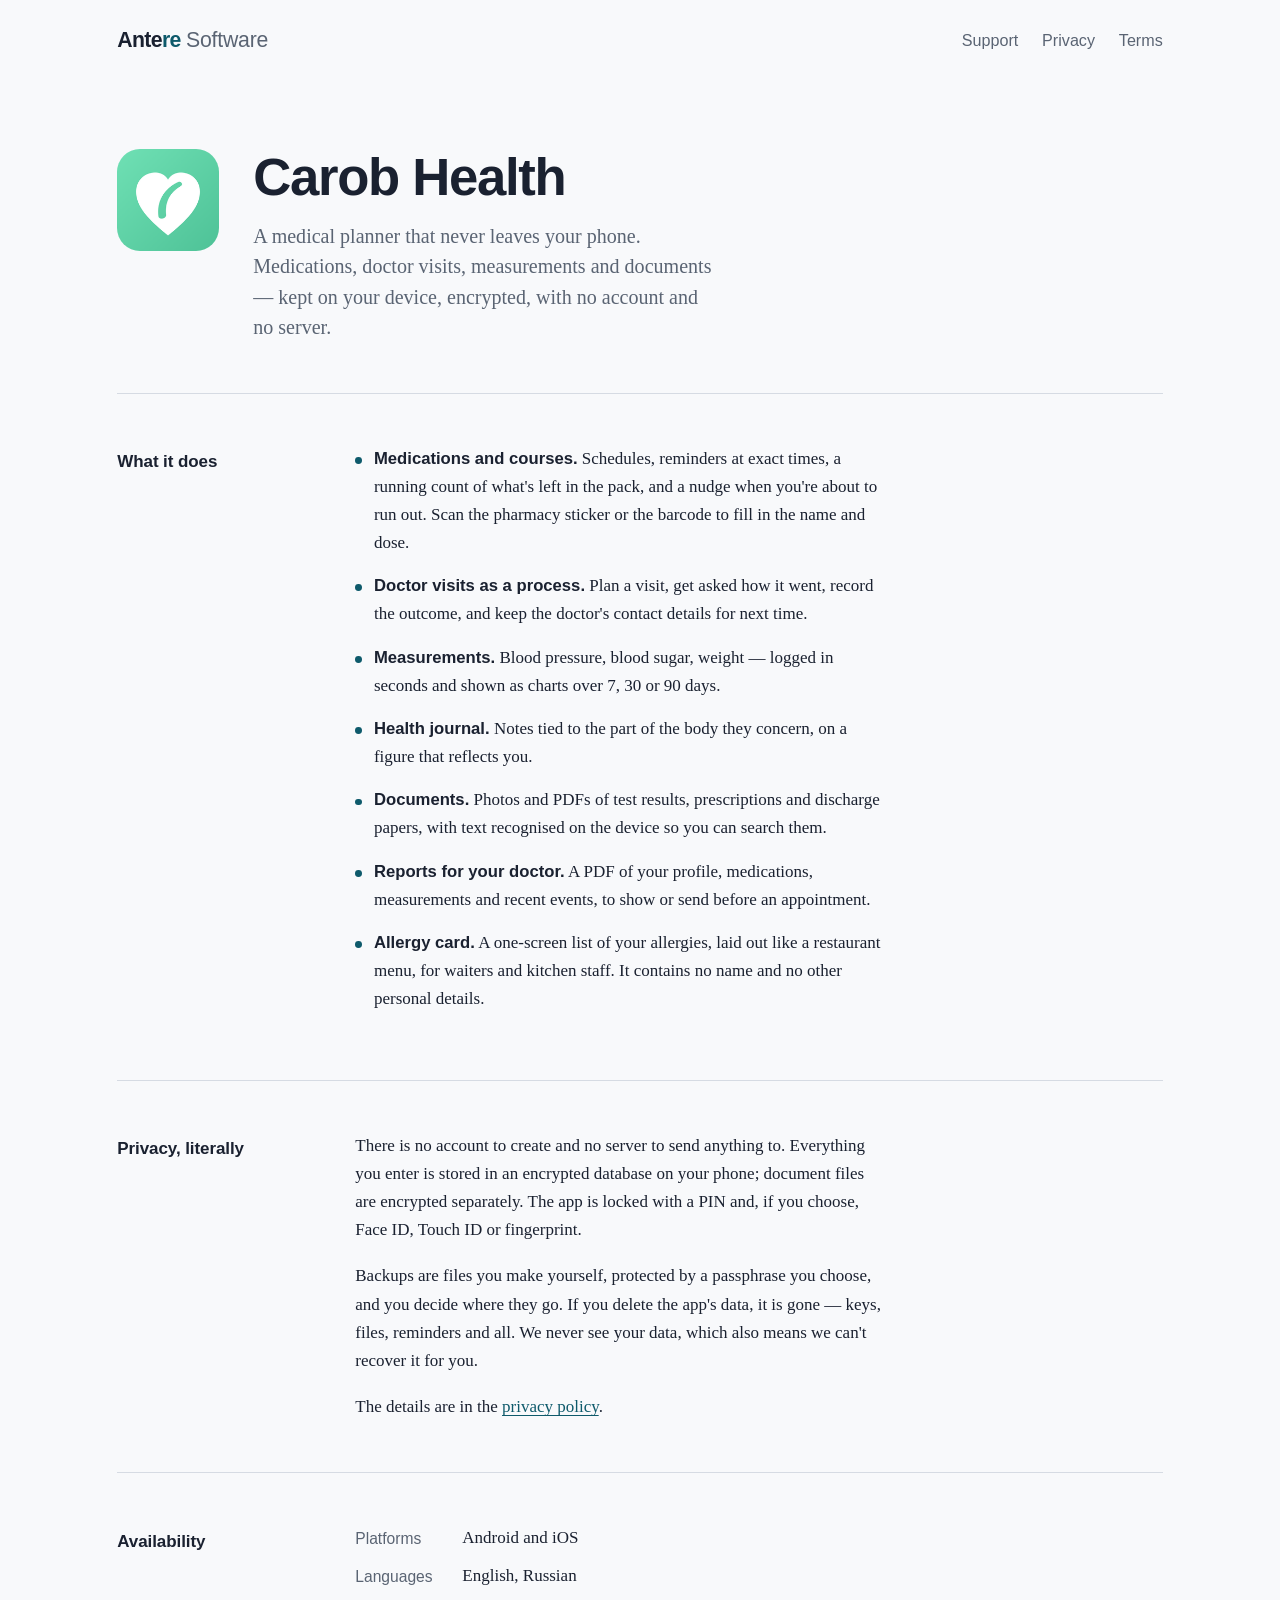
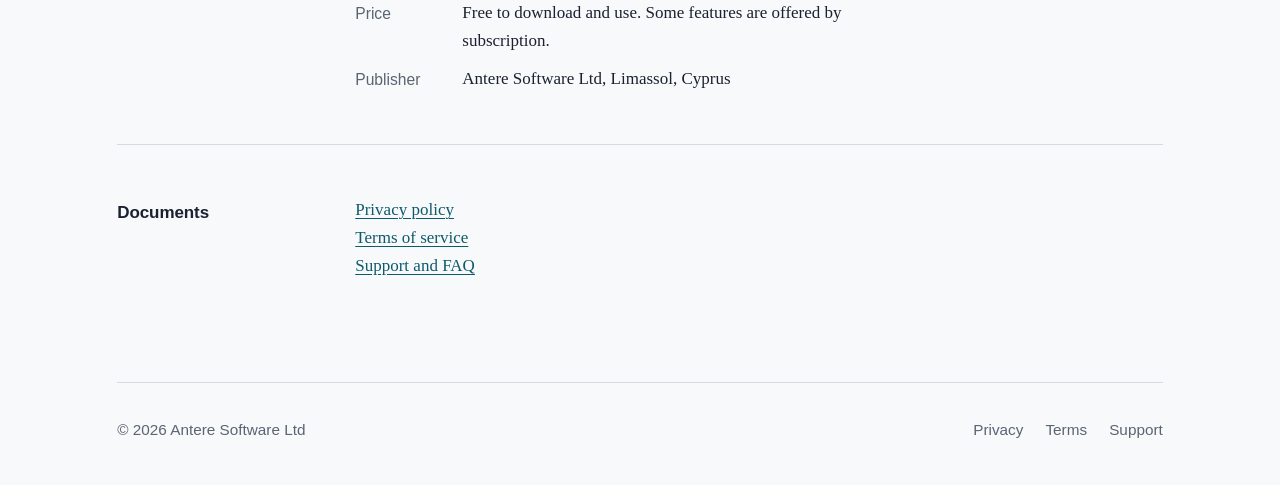
==== apps/carob-health/index.html @ 516176da "Company site: home, support, privacy, terms; Carob Health pages" ====
<!doctype html>
<html lang="en">
<head>
  <meta charset="utf-8">
  <meta name="viewport" content="width=device-width, initial-scale=1">
  <meta name="color-scheme" content="light dark">
  <script>if(/[?&]embed(=|&|$)/.test(location.search))document.documentElement.classList.add('embed')</script>
  <title>Carob Health — a private medical planner for your phone</title>
  <meta name="description" content="Carob Health keeps medications, doctor visits, measurements and medical documents on your device, encrypted, with no account and no server. By Antere Software.">
  <link rel="stylesheet" href="/style.css">
  <link rel="icon" href="/favicon.svg" type="image/svg+xml">
</head>
<body>
<div class="wrap">

  <header class="site-header">
    <a class="brand" href="/" aria-label="Antere Software home">Ante<span class="re">re</span> <span class="co">Software</span></a>
    <nav class="site-nav" aria-label="Site">
      <a href="/support.html">Support</a>
      <a href="/privacy.html">Privacy</a>
      <a href="/terms.html">Terms</a>
    </nav>
  </header>

  <main>
    <section class="app-hero">
      <img src="/apps/carob-health/icon-192.png" srcset="/apps/carob-health/icon-384.png 2x" alt="Carob Health app icon: a white heart with a carob pod on a teal background">
      <div>
        <h1>Carob Health</h1>
        <p class="tagline">A medical planner that never leaves your phone. Medications, doctor visits, measurements and documents — kept on your device, encrypted, with no account and no server.</p>
      </div>
    </section>

    <!-- Store badges: download the official assets from Apple and Google and link
         them here once the app is live. Do not draw your own.
         Apple: https://developer.apple.com/app-store/marketing/guidelines/
         Google: https://play.google.com/intl/en_us/badges/ -->

    <section class="row" aria-labelledby="what">
      <h2 id="what">What it does</h2>
      <div class="content">
        <ul class="feature-list">
          <li><strong>Medications and courses.</strong> Schedules, reminders at exact times, a running count of what's left in the pack, and a nudge when you're about to run out. Scan the pharmacy sticker or the barcode to fill in the name and dose.</li>
          <li><strong>Doctor visits as a process.</strong> Plan a visit, get asked how it went, record the outcome, and keep the doctor's contact details for next time.</li>
          <li><strong>Measurements.</strong> Blood pressure, blood sugar, weight — logged in seconds and shown as charts over 7, 30 or 90 days.</li>
          <li><strong>Health journal.</strong> Notes tied to the part of the body they concern, on a figure that reflects you.</li>
          <li><strong>Documents.</strong> Photos and PDFs of test results, prescriptions and discharge papers, with text recognised on the device so you can search them.</li>
          <li><strong>Reports for your doctor.</strong> A PDF of your profile, medications, measurements and recent events, to show or send before an appointment.</li>
          <li><strong>Allergy card.</strong> A one-screen list of your allergies, laid out like a restaurant menu, for waiters and kitchen staff. It contains no name and no other personal details.</li>
        </ul>
      </div>
    </section>

    <section class="row" aria-labelledby="privacy">
      <h2 id="privacy">Privacy, literally</h2>
      <div class="content">
        <p>There is no account to create and no server to send anything to. Everything you enter is stored in an encrypted database on your phone; document files are encrypted separately. The app is locked with a PIN and, if you choose, Face ID, Touch ID or fingerprint.</p>
        <p>Backups are files you make yourself, protected by a passphrase you choose, and you decide where they go. If you delete the app's data, it is gone — keys, files, reminders and all. We never see your data, which also means we can't recover it for you.</p>
        <p>The details are in the <a href="/apps/carob-health/privacy.html">privacy policy</a>.</p>
      </div>
    </section>

    <section class="row" aria-labelledby="availability">
      <h2 id="availability">Availability</h2>
      <div class="content">
        <dl class="facts">
          <dt>Platforms</dt>
          <dd>Android and iOS</dd>
          <dt>Languages</dt>
          <dd>English, Russian</dd>
          <dt>Price</dt>
          <dd>Free to download and use. Some features are offered by subscription.<!-- until the subscription ships, shorten to just "Free" --></dd>
          <dt>Publisher</dt>
          <dd>Antere Software Ltd, Limassol, Cyprus</dd>
        </dl>
      </div>
    </section>

    <section class="row" aria-labelledby="docs">
      <h2 id="docs">Documents</h2>
      <div class="content">
        <p><a href="/apps/carob-health/privacy.html">Privacy policy</a><br>
           <a href="/apps/carob-health/terms.html">Terms of service</a><br>
           <a href="/apps/carob-health/support.html">Support and FAQ</a></p>
      </div>
    </section>
  </main>

  <footer class="site-footer">
    <div>© 2026 Antere Software Ltd</div>
    <nav aria-label="Legal">
      <a href="/privacy.html">Privacy</a>
      <a href="/terms.html">Terms</a>
      <a href="/support.html">Support</a>
    </nav>
  </footer>

</div>
</body>
</html>
---- style.css ----
/* Antere Software — site styles
   No external requests: system fonts only. */

:root {
  --paper: #f8f9fb;
  --ink: #1a2130;
  --slate: #5a6473;
  --line: #d6dbe3;
  --sea: #0e5a6b;
  --sea-dark: #0a434f;
  --measure: 62ch;
  --wrap: 64rem;

  --sans: ui-sans-serif, "Helvetica Neue", "Segoe UI", Roboto, Arial, sans-serif;
  --serif: Charter, "Iowan Old Style", "Palatino Linotype", "Book Antiqua", Georgia, serif;
  color-scheme: light dark;
}

@media (prefers-color-scheme: dark) {
  :root {
    --paper: #141821;
    --ink: #e8eaef;
    --slate: #a3abb8;
    --line: #2a3140;
    --sea: #6fc3d3;
    --sea-dark: #9adbe6;
  }
}

/* Embedded mode (?embed=1): bare document for in-app WebViews.
   Hides site navigation and tightens vertical spacing. */

.embed .site-header,
.embed .site-footer { display: none; }
.embed .page { padding: 1.25rem 0 2rem; }
.embed .hero { padding: 1.5rem 0 1rem; }

* { box-sizing: border-box; }

html { font-size: 17px; }

body {
  margin: 0;
  background: var(--paper);
  color: var(--ink);
  font-family: var(--serif);
  line-height: 1.65;
  -webkit-font-smoothing: antialiased;
  text-rendering: optimizeLegibility;
}

a { color: var(--sea); text-decoration-thickness: 1px; text-underline-offset: 3px; }
a:hover { color: var(--sea-dark); }
a:focus-visible, button:focus-visible {
  outline: 2px solid var(--sea);
  outline-offset: 3px;
  border-radius: 2px;
}

.wrap {
  max-width: var(--wrap);
  margin: 0 auto;
  padding: 0 1.25rem;
}

/* Header */

.site-header {
  display: flex;
  align-items: center;
  justify-content: space-between;
  gap: 1.5rem;
  padding: 1.6rem 0;
}

/* Wordmark: "Antere" set tight and heavy, "re" in the accent, "Software" light. */
.brand {
  color: var(--ink);
  text-decoration: none;
  font-family: var(--sans);
  font-weight: 700;
  font-size: 1.25rem;
  letter-spacing: -.03em;
  line-height: 1;
}
.brand .re { color: var(--sea); }
.brand .co { font-weight: 400; color: var(--slate); letter-spacing: -.01em; }
.brand:hover .co { color: var(--ink); }

.site-nav {
  display: flex;
  gap: 1.4rem;
  font-family: var(--sans);
  font-size: .95rem;
}
.site-nav a { color: var(--slate); text-decoration: none; }
.site-nav a:hover { color: var(--ink); }
.site-nav a[aria-current="page"] { color: var(--ink); text-decoration: underline; text-underline-offset: 5px; }

/* Hero */

.hero { padding: 5.5rem 0 4.5rem; }

.hero h1 {
  font-family: var(--sans);
  font-weight: 700;
  font-size: clamp(2.3rem, 5.4vw, 3.9rem);
  line-height: 1.04;
  letter-spacing: -.028em;
  margin: 0 0 1.6rem;
  max-width: 18ch;
}

.hero p {
  font-size: 1.22rem;
  line-height: 1.55;
  color: var(--slate);
  max-width: 44ch;
  margin: 0;
}

/* Labelled sections: label on the left, content on the right */

.row {
  display: grid;
  grid-template-columns: 11rem 1fr;
  gap: 2rem 3rem;
  padding: 3rem 0;
  border-top: 1px solid var(--line);
}

.row > h2 {
  font-family: var(--sans);
  font-weight: 600;
  font-size: 1rem;
  letter-spacing: -.005em;
  color: var(--ink);
  margin: .2rem 0 0;
}

.row .content { max-width: var(--measure); }
.row .content > p { margin: 0 0 1.1rem; }
.row .content > p:last-child { margin-bottom: 0; }
.row .content h3 {
  font-family: var(--sans);
  font-size: 1.05rem;
  font-weight: 600;
  margin: 1.6rem 0 .4rem;
}
.row .content h3:first-child { margin-top: 0; }

/* Definition list for company facts */

.facts {
  display: grid;
  grid-template-columns: max-content 1fr;
  gap: .55rem 1.75rem;
  margin: 0;
}
.facts dt { font-family: var(--sans); font-size: .92rem; color: var(--slate); padding-top: .12rem; }
.facts dd { margin: 0; }

/* App product page */

.app-hero {
  display: grid;
  grid-template-columns: 6rem 1fr;
  gap: 2rem;
  align-items: start;
  padding: 4rem 0 3rem;
}
.app-hero img {
  width: 6rem; height: 6rem;
  border-radius: 1.35rem;
  display: block;
}
.app-hero h1 {
  font-family: var(--sans);
  font-weight: 700;
  font-size: clamp(2rem, 4.6vw, 3.1rem);
  letter-spacing: -.025em;
  line-height: 1.05;
  margin: 0 0 1rem;
}
.app-hero .tagline {
  font-size: 1.18rem;
  line-height: 1.5;
  color: var(--slate);
  max-width: 46ch;
  margin: 0;
}
.feature-list { margin: 0; padding: 0; list-style: none; }
.feature-list li { margin: 0 0 .9rem; padding-left: 1.1rem; position: relative; }
.feature-list li::before {
  content: ""; position: absolute; left: 0; top: .72em;
  width: .4rem; height: .4rem; border-radius: 50%; background: var(--sea);
}
.feature-list strong { font-family: var(--sans); font-weight: 600; font-size: .98rem; }

@media (max-width: 40rem) {
  .app-hero { grid-template-columns: 1fr; gap: 1.2rem; padding: 2.5rem 0 2rem; }
  .app-hero img { width: 4.5rem; height: 4.5rem; border-radius: 1rem; }
}

/* Long-form pages (privacy, terms) */

.page { padding: 3.5rem 0 2rem; }
.page h1 {
  font-family: var(--sans);
  font-weight: 700;
  font-size: clamp(1.9rem, 4vw, 2.6rem);
  letter-spacing: -.022em;
  line-height: 1.1;
  margin: 0 0 .5rem;
}
.page .meta { font-family: var(--sans); color: var(--slate); font-size: .95rem; margin: 0 0 2.5rem; }

.prose { max-width: var(--measure); }
.prose h2 {
  font-family: var(--sans);
  font-size: 1.2rem;
  font-weight: 600;
  letter-spacing: -.01em;
  margin: 2.4rem 0 .6rem;
}
.prose p { margin: 0 0 1rem; }
.prose ul { padding-left: 1.2rem; margin: 0 0 1rem; }
.prose li { margin-bottom: .4rem; }
.prose address { font-style: normal; }

/* Footer */

.site-footer {
  margin-top: 3rem;
  padding: 2rem 0 2.5rem;
  border-top: 1px solid var(--line);
  display: flex;
  justify-content: space-between;
  gap: 1.5rem;
  flex-wrap: wrap;
  font-family: var(--sans);
  font-size: .9rem;
  color: var(--slate);
}
.site-footer nav { display: flex; gap: 1.3rem; }
.site-footer a { color: var(--slate); text-decoration: none; }
.site-footer a:hover { color: var(--ink); }

/* Small screens */

@media (max-width: 40rem) {
  .site-header { flex-direction: column; align-items: flex-start; gap: .9rem; }
  .hero { padding: 3.5rem 0 3rem; }
  .row { grid-template-columns: 1fr; gap: .9rem; padding: 2.2rem 0; }
  .facts { grid-template-columns: 1fr; gap: .2rem; }
  .facts dd { margin-bottom: .7rem; }
}

@media (prefers-reduced-motion: no-preference) {
  a { transition: color .12s ease; }
}
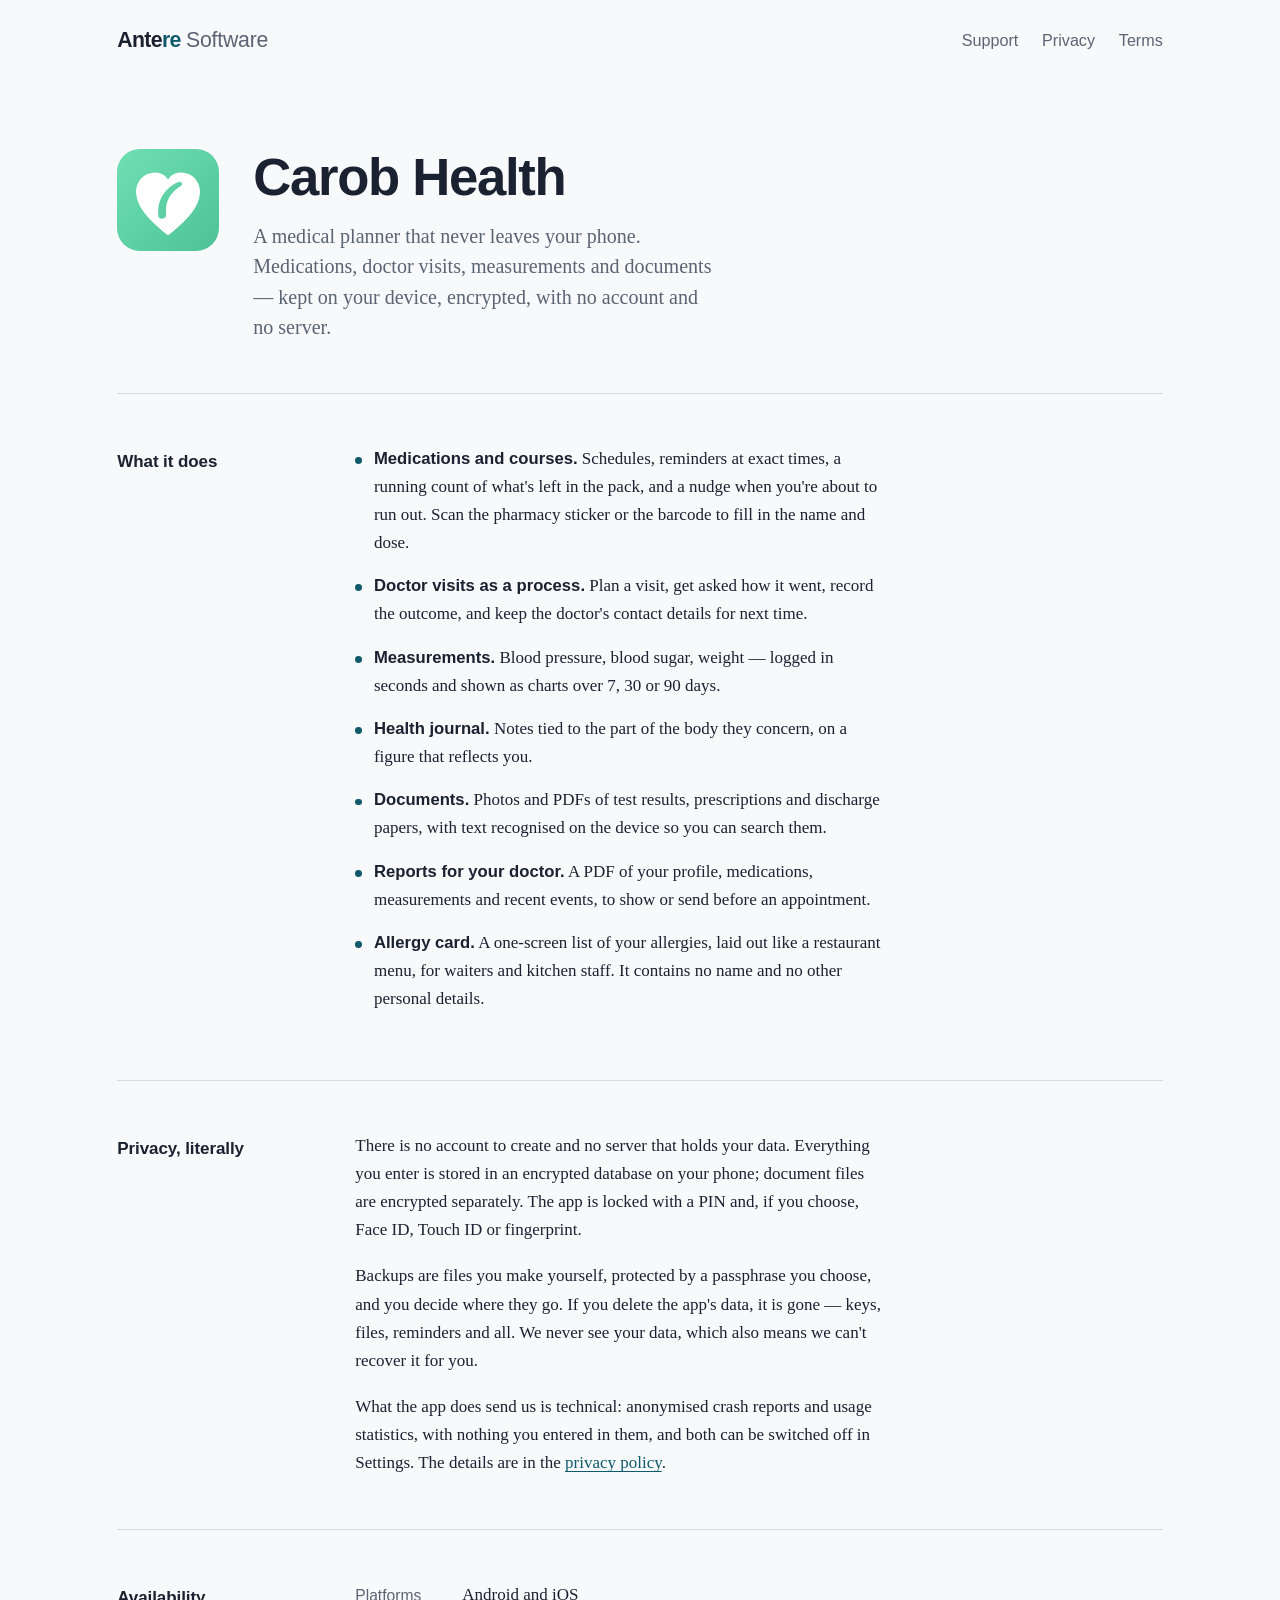
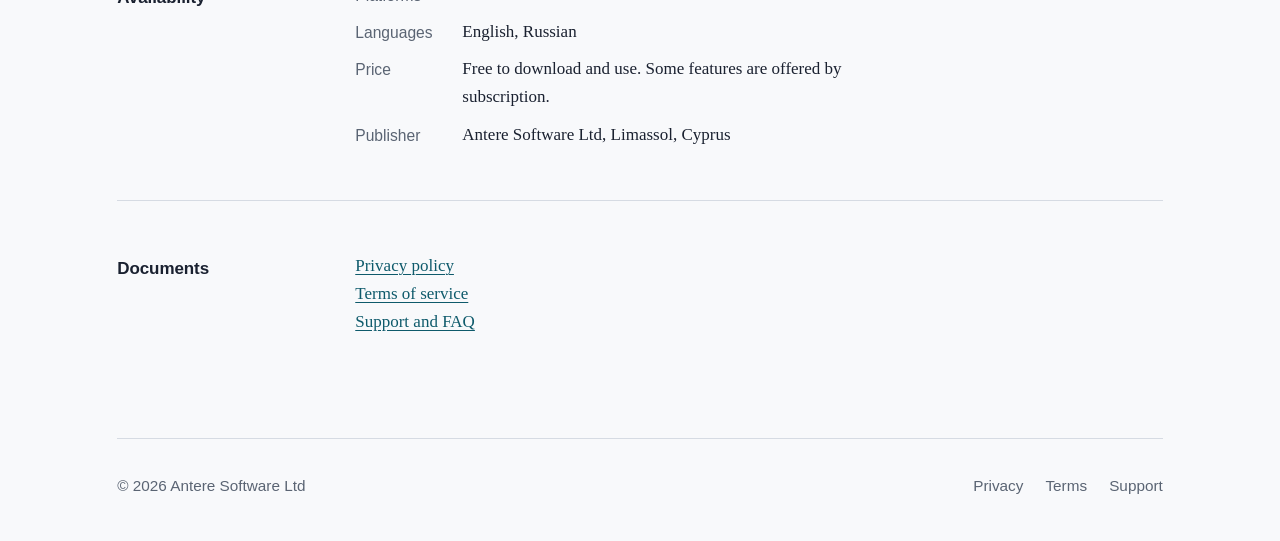
==== commit ef164c47: "Carob Health privacy policy 2026-11-09: crash reports and usage statistics (task_87) - new section #" ====
--- a/apps/carob-health/index.html
+++ b/apps/carob-health/index.html
@@ -7,7 +7,7 @@
   <script>if(/[?&]embed(=|&|$)/.test(location.search))document.documentElement.classList.add('embed')</script>
   <title>Carob Health — a private medical planner for your phone</title>
   <meta name="description" content="Carob Health keeps medications, doctor visits, measurements and medical documents on your device, encrypted, with no account and no server. By Antere Software.">
-  <link rel="stylesheet" href="/style.css">
+  <link rel="stylesheet" href="/style.css?v=2">
   <link rel="icon" href="/favicon.svg" type="image/svg+xml">
 </head>
 <body>
@@ -54,9 +54,9 @@
     <section class="row" aria-labelledby="privacy">
       <h2 id="privacy">Privacy, literally</h2>
       <div class="content">
-        <p>There is no account to create and no server to send anything to. Everything you enter is stored in an encrypted database on your phone; document files are encrypted separately. The app is locked with a PIN and, if you choose, Face ID, Touch ID or fingerprint.</p>
+        <p>There is no account to create and no server that holds your data. Everything you enter is stored in an encrypted database on your phone; document files are encrypted separately. The app is locked with a PIN and, if you choose, Face ID, Touch ID or fingerprint.</p>
         <p>Backups are files you make yourself, protected by a passphrase you choose, and you decide where they go. If you delete the app's data, it is gone — keys, files, reminders and all. We never see your data, which also means we can't recover it for you.</p>
-        <p>The details are in the <a href="/apps/carob-health/privacy.html">privacy policy</a>.</p>
+        <p>What the app does send us is technical: anonymised crash reports and usage statistics, with nothing you entered in them, and both can be switched off in Settings. The details are in the <a href="/apps/carob-health/privacy.html">privacy policy</a>.</p>
       </div>
     </section>
 
--- a/style.css
+++ b/style.css
@@ -149,6 +149,23 @@
 }
 .row .content h3:first-child { margin-top: 0; }
 
+/* Product entry on the home page */
+
+.product a {
+  font-family: var(--sans);
+  font-weight: 600;
+  font-size: 1.05rem;
+  color: var(--ink);
+  text-decoration: none;
+}
+.product a:hover { color: var(--sea-dark); text-decoration: underline; }
+.product-status {
+  font-family: var(--sans);
+  font-size: .85rem;
+  color: var(--slate);
+  margin-left: .6rem;
+}
+
 /* Definition list for company facts */
 
 .facts {
